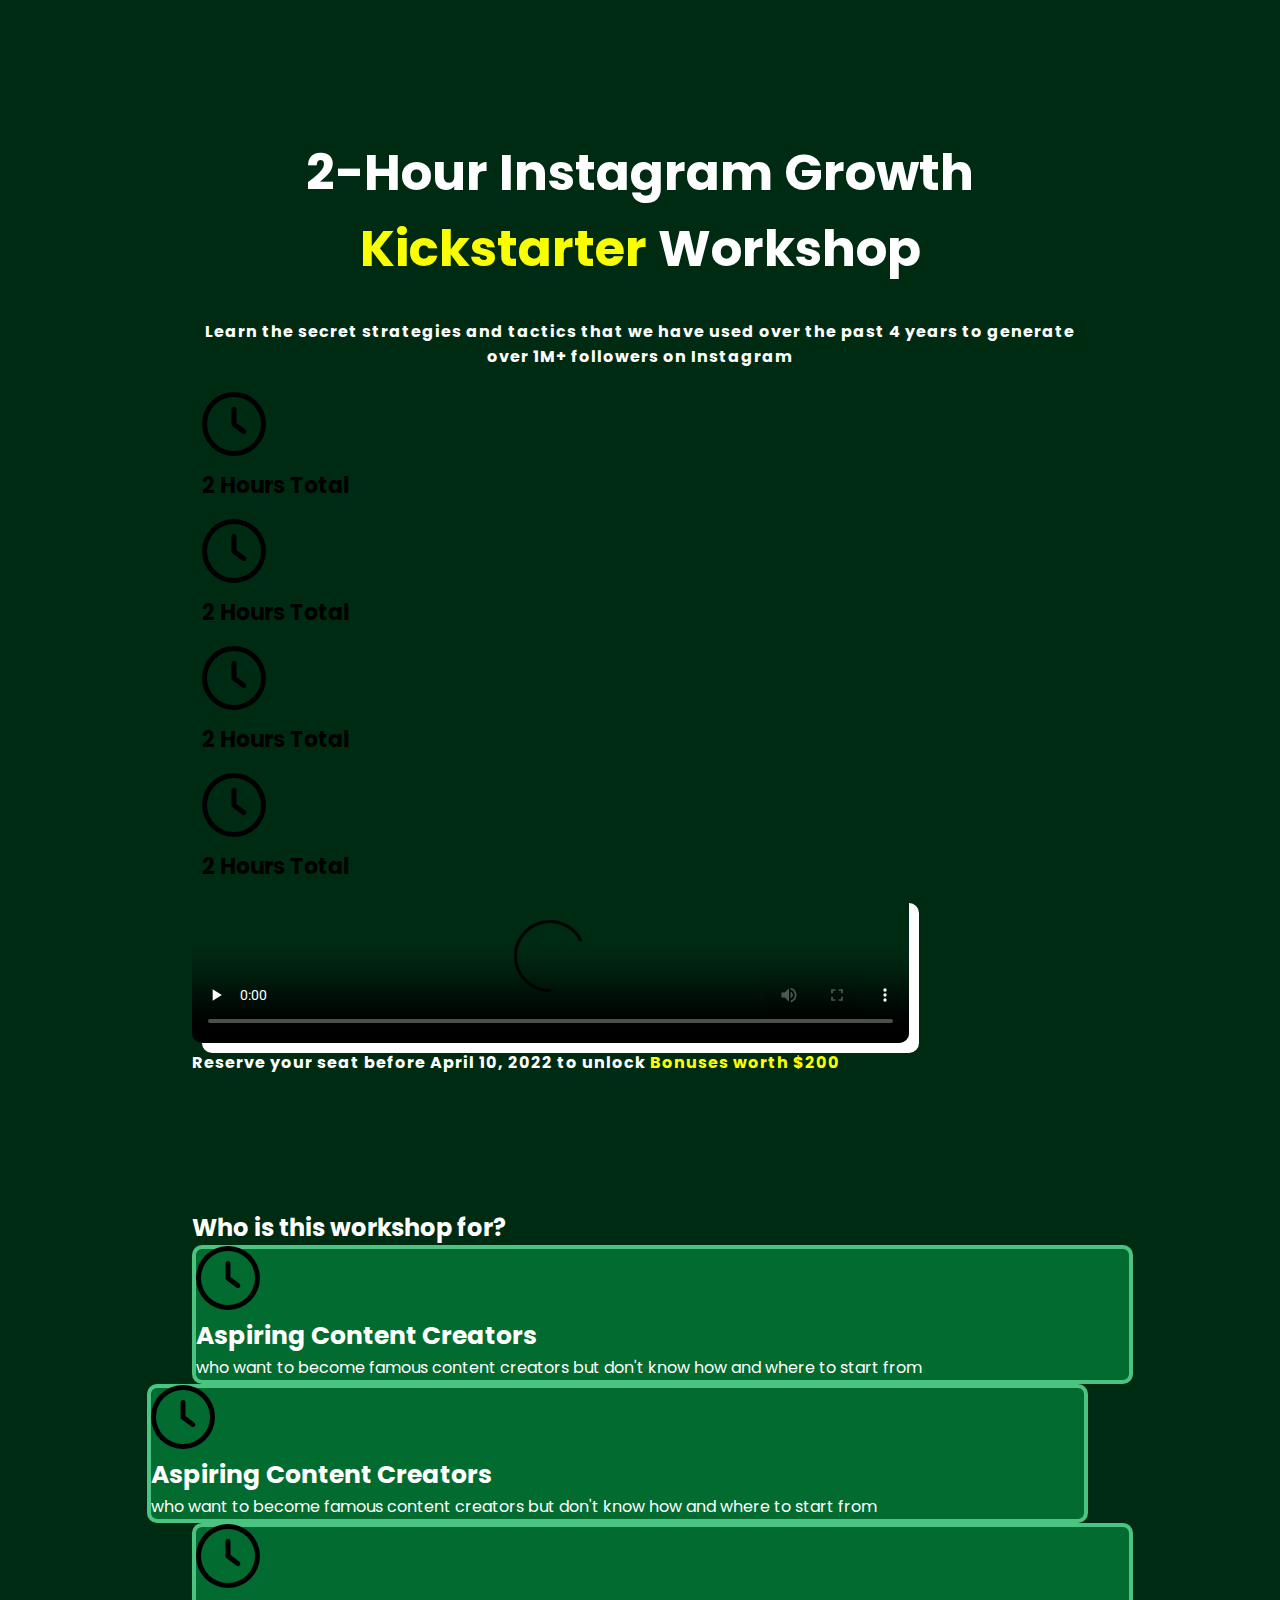
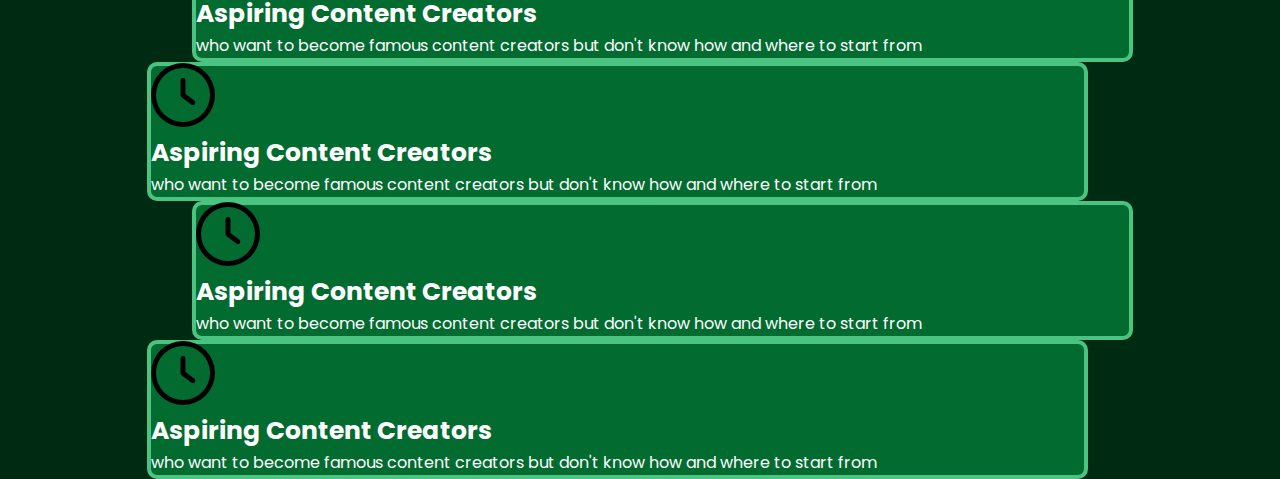
==== index.html @ c5492fc3 "changes made on 8th April,2022" ====
<!DOCTYPE html>
<html lang="en">

<head>
    <meta charset="utf-8" />
    <meta name="viewport" content="width=device-width, initial-scale=1" />

    <!-- Bootstrap CSS -->
    <link href="https://cdn.jsdelivr.net/npm/bootstrap@5.0.2/dist/css/bootstrap.min.css" rel="stylesheet"
        integrity="sha384-EVSTQN3/azprG1Anm3QDgpJLIm9Nao0Yz1ztcQTwFspd3yD65VohhpuuCOmLASjC" crossorigin="anonymous" />

    <!-- CSS link -->
    <link rel="stylesheet" href="css/style.css" />

    <!-- Font Awesome -->
    <link rel="stylesheet" href="https://cdnjs.cloudflare.com/ajax/libs/font-awesome/6.1.1/css/all.min.css"
        integrity="sha512-KfkfwYDsLkIlwQp6LFnl8zNdLGxu9YAA1QvwINks4PhcElQSvqcyVLLD9aMhXd13uQjoXtEKNosOWaZqXgel0g=="
        crossorigin="anonymous" referrerpolicy="no-referrer" />

    <title>Business coach</title>
</head>

<body>
    <div class="container-fluid">
        <div class="container-custom">
            <div class="sectionOne-wrapper">
                <div class="heading">
                    <h1 class="text-white">
                        2-Hour Instagram Growth
                        <span class="text-yellow">Kickstarter</span> Workshop
                    </h1>
                </div>
                <div class="sub-heading px-5 my-5">
                    <h4 class="text-white fw-bold">
                        Learn the secret strategies and tactics that we have used over the
                        past 4 years to generate over 1M+ followers on Instagram
                    </h4>
                </div>

                <div class="content my-5 row">
                    <div class="col-6 self-center mt-4">
                        <div class="content-boxes px-3">
                            <div class="row mb-4">
                                <div class="col-6 g-2">
                                    <div class="bg-white pad-10px b-radius row g-1">
                                        <div class="col-4">
                                            <img src="./media/images/clock.png" class="w-75 m-ve3" alt="Time">
                                        </div>
                                        <div class="col-8">
                                            <p class="info-text m-for-info-box">2 Hours Total</p>
                                        </div>
                                    </div>
                                </div>
                                <div class="col-6 g-2">
                                    <div class="bg-white pad-10px b-radius row g-1">
                                        <div class="col-4">
                                            <img src="./media/images/clock.png" class="w-75 m-ve3" alt="Time">
                                        </div>
                                        <div class="col-8">
                                            <p class="info-text m-for-info-box">2 Hours Total</p>
                                        </div>
                                    </div>
                                </div>
                            </div>
                            <div class="row mb-4">
                                <div class="col-6 g-2">
                                    <div class="bg-white pad-10px b-radius row g-1">
                                        <div class="col-4">
                                            <img src="./media/images/clock.png" class="w-75 m-ve3" alt="Time">
                                        </div>
                                        <div class="col-8">
                                            <p class="info-text m-for-info-box">2 Hours Total</p>
                                        </div>
                                    </div>
                                </div>
                                <div class="col-6 g-2">
                                    <div class="bg-white pad-10px b-radius row g-1">
                                        <div class="col-4">
                                            <img src="./media/images/clock.png" class="w-75 m-ve3" alt="Time">
                                        </div>
                                        <div class="col-8">
                                            <p class="info-text m-for-info-box">2 Hours Total</p>
                                        </div>
                                    </div>
                                </div>
                            </div>
                            <!-- <div class="row mb-4">
                                <div class="col-12 g-2">
                                    <div class="bg-white b-radius">A</div>
                                </div>
                            </div> -->
                        </div>
                    </div>
                    <div class="col-6">
                        <div class="center-box-for-video text-center">
                            <video id='video' controls="controls" preload='none' width="600"
                                poster="https://assets.codepen.io/32795/poster.png">
                                <source id='mp4' src="./media/video/vedioTest.mp4" type='video/mp4' />
                        </div>
                    </div>
                </div>
                <div class="row">
                    <div class="text-below-video">
                        <h4 class="text-center mt-3 fw-bold text-white px-2">Reserve your seat before April 10, 2022 to
                            unlock <span class="text-yellow">Bonuses worth $200</span></h4>
                    </div>
                </div>
            </div>


            <!-- WHO IS THIS WORKSHOP FOR? -->
            <div class="workshop-wrapper px-3">
                <div class="workshop-heading mb-5">
                    <h2 class="text-white text-center">
                        Who is this workshop for?
                    </h2>
                </div>
                    <div class="row my-2 gx-3">
                        <div class="col-5 col-md-5 col-sm-12">
                            <div id="tg-1" class="">
                                <div class="row target-audience p-3">
                                        <div class="col-3">
                                            <img src="./media/images/clock.png" class="w-75 m-ve3" alt="Time">
                                        </div>
                                    <div class="col-9">
                                        <p class="text-white mtemp-0">
                                            <span class="fw-bold">Aspiring Content Creators</span> <br> who want to become famous content creators but don't know how and where to start from
                                        </p>
                                    </div>
                                </div>
                            </div>
                        </div>
                        <div class="col-2"></div>
                        <div class="col-5 col-md-5 col-sm-12">
                            <div id="tg-2" class="">
                                <div class="row target-audience p-3">
                                        <div class="col-3">
                                            <img src="./media/images/clock.png" class="w-75 m-ve3" alt="Time">
                                        </div>
                                    <div class="col-9">
                                        <p class="text-white mtemp-0">
                                            <span class="fw-bold">Aspiring Content Creators</span> <br> who want to become famous content creators but don't know how and where to start from
                                        </p>
                                    </div>
                                </div>
                            </div>
                        </div>
                    </div>

                    <div class="row my-2 gx-3">
                        <div class="col-5 col-md-5 col-sm-12">
                            <div id="tg-3" class="">
                                <div class="row target-audience p-3">
                                        <div class="col-3">
                                            <img src="./media/images/clock.png" class="w-75 m-ve3" alt="Time">
                                        </div>
                                    <div class="col-9">
                                        <p class="text-white mtemp-0">
                                            <span class="fw-bold">Aspiring Content Creators</span> <br> who want to become famous content creators but don't know how and where to start from
                                        </p>
                                    </div>
                                </div>
                            </div>
                        </div>
                        <div class="col-2"></div>
                        <div class="col-5 col-md-5 col-sm-12">
                            <div id="tg-4" class="">
                                <div class="row target-audience p-3">
                                        <div class="col-3">
                                            <img src="./media/images/clock.png" class="w-75 m-ve3" alt="Time">
                                        </div>
                                    <div class="col-9">
                                        <p class="text-white mtemp-0">
                                            <span class="fw-bold">Aspiring Content Creators</span> <br> who want to become famous content creators but don't know how and where to start from
                                        </p>
                                    </div>
                                </div>
                            </div>
                        </div>
                    </div>

                    <div class="row my-2 gx-3">
                        <div class="col-5 col-md-5 col-sm-12">
                            <div id="tg-5" class="">
                                <div class="row target-audience p-3">
                                        <div class="col-3">
                                            <img src="./media/images/clock.png" class="w-75 m-ve3" alt="Time">
                                        </div>
                                    <div class="col-9">
                                        <p class="text-white mtemp-0">
                                            <span class="fw-bold">Aspiring Content Creators</span> <br> who want to become famous content creators but don't know how and where to start from
                                        </p>
                                    </div>
                                </div>
                            </div>
                        </div>
                        <div class="col-2"></div>
                        <div class="col-5 col-md-5 col-sm-12">
                            <div id="tg-6" class="">
                                <div class="row target-audience p-3">
                                        <div class="col-3">
                                            <img src="./media/images/clock.png" class="w-75 m-ve3" alt="Time">
                                        </div>
                                    <div class="col-9">
                                        <p class="text-white mtemp-0">
                                            <span class="fw-bold">Aspiring Content Creators</span> <br> who want to become famous content creators but don't know how and where to start from
                                        </p>
                                    </div>
                                </div>
                            </div>
                        </div>
                    </div>
            </div>
        </div>
    </div>

    <!-- Option 1: Bootstrap Bundle with Popper -->
    <script src="https://cdn.jsdelivr.net/npm/bootstrap@5.0.2/dist/js/bootstrap.bundle.min.js"
        integrity="sha384-MrcW6ZMFYlzcLA8Nl+NtUVF0sA7MsXsP1UyJoMp4YLEuNSfAP+JcXn/tWtIaxVXM"
        crossorigin="anonymous"></script>

    <script src="index.js"></script>
</body>

</html>
---- css/style.css ----
@import url("https://fonts.googleapis.com/css2?family=Poppins:ital,wght@0,100;0,200;0,300;0,400;0,500;0,600;0,700;0,800;0,900;1,100;1,200;1,300;1,400;1,500;1,600;1,700;1,800;1,900&family=Roboto:ital,wght@0,100;0,300;0,400;0,500;0,700;0,900;1,100;1,300;1,400;1,500;1,700;1,900&display=swap");

* {
  margin: 0;
  padding: 0;
}

body {
    font-family: 'Poppins', sans-serif;
  background-color: #002b13;
}

h4 {
    letter-spacing: 1px;
}

.text-white {
  color: #fff;
}

.text-yellow {
  color: #faff00;
}

.container-custom {
  margin: auto;
  width: 70%;
  height: 100%;
  /* background-color: pink; */
}

.heading {
  margin-top: 15vh;
  font-weight: bold;
  text-align: center;
  margin-bottom: 1em;
}

.heading h1 {
  /* width: 55%; */
  font-size: 50px;
}

.sub-heading {
  margin-top: 2em;
  font-weight: bold;
  text-align: center;
  margin-bottom: 1em;
}

.center-box-for-video {
  box-shadow: bottom 0px 0px 10px #fff;
}

.center-box-for-video video {
  width: 80%;
  height: auto;
  border-radius: 10px;
  box-shadow: 10px 10px #fff;
}

.b-radius {
  border-radius: 50px;
}

.info-text {
    font-size: 22px;
    font-weight: bold;
}

/* mtemp-0 is for target audience cards */
.mtemp-0 {
    margin-bottom: 0;
}

.mtemp-0 span {
    font-size: 25px;
    font-weight: bold;
}

.mtemp-0 p {
    font-size: 17px;
}

.m-ve3 {
    margin-top: -3px;
}

.pad-10px {
    padding: 10px;
}

.m-for-info-box {
    margin-bottom: 0px;
    margin-top: 6px;
}

.workshop-wrapper {
    margin-top: 15vh;
}

.target-audience {
    background-color: #026b30;
    border: 4px solid #4cc481;
    border-radius: 10px;
}

#tg-1, #tg-3, #tg-5 {
    margin-right: -45px;
}

#tg-2, #tg-4, #tg-6 {
    margin-left: -45px;
}
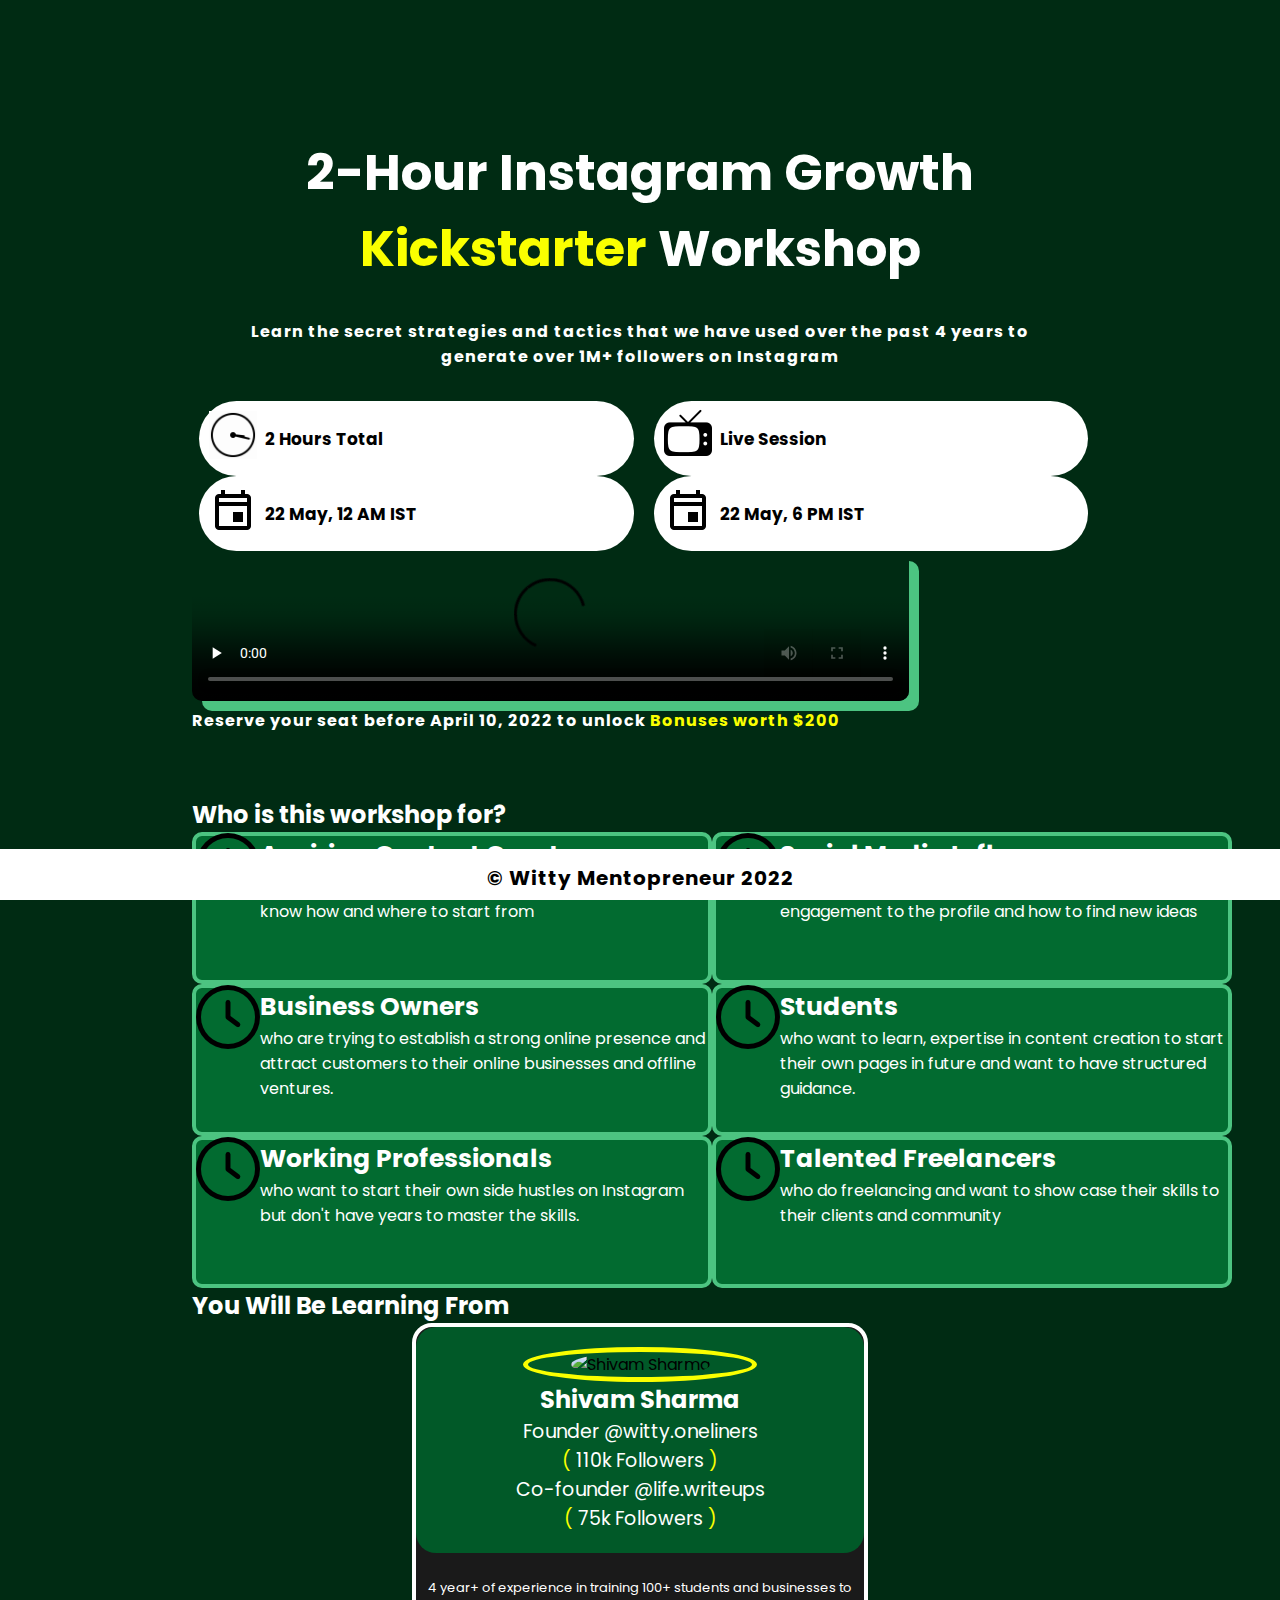
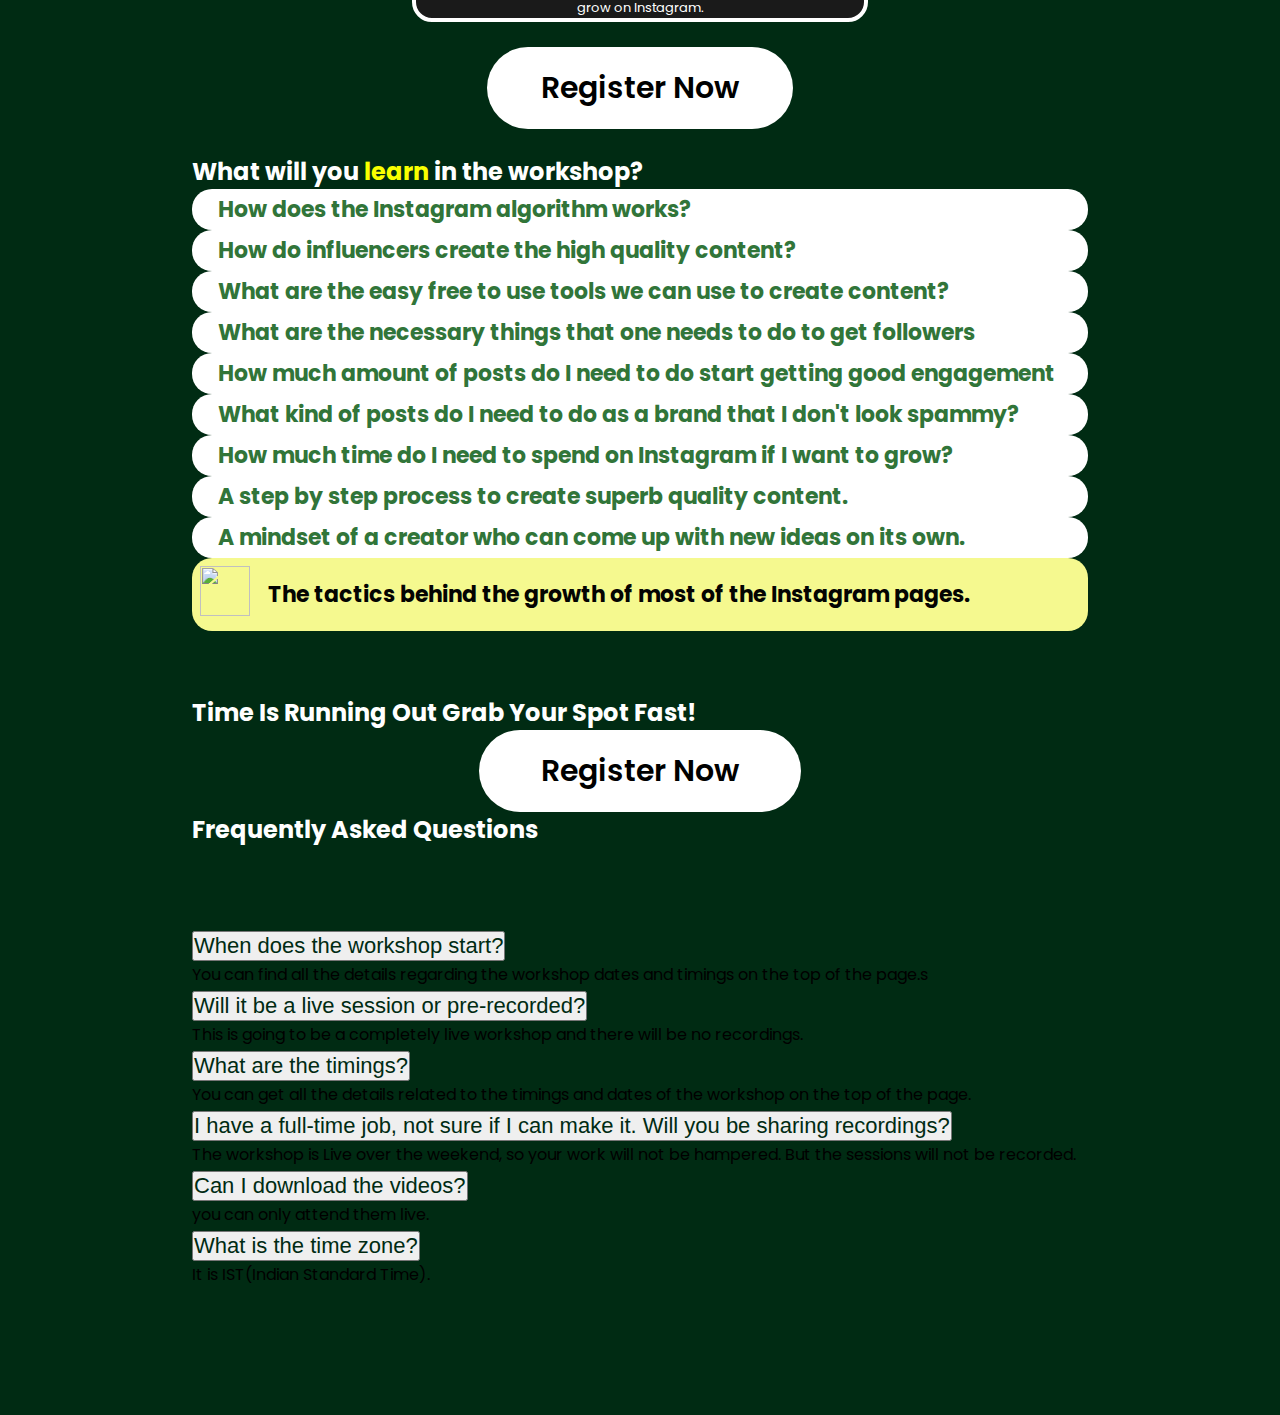
==== commit b430bbce: "changes made on 24-04-22 and 25-04-22" ====
--- a/index.html
+++ b/index.html
@@ -30,68 +30,55 @@
                         <span class="text-yellow">Kickstarter</span> Workshop
                     </h1>
                 </div>
-                <div class="sub-heading px-5 my-5">
+                <div class="sub-heading">
                     <h4 class="text-white fw-bold">
                         Learn the secret strategies and tactics that we have used over the
                         past 4 years to generate over 1M+ followers on Instagram
                     </h4>
                 </div>
 
-                <div class="content my-5 row">
-                    <div class="col-6 self-center mt-4">
-                        <div class="content-boxes px-3">
-                            <div class="row mb-4">
-                                <div class="col-6 g-2">
-                                    <div class="bg-white pad-10px b-radius row g-1">
-                                        <div class="col-4">
-                                            <img src="./media/images/clock.png" class="w-75 m-ve3" alt="Time">
-                                        </div>
-                                        <div class="col-8">
-                                            <p class="info-text m-for-info-box">2 Hours Total</p>
-                                        </div>
-                                    </div>
-                                </div>
-                                <div class="col-6 g-2">
-                                    <div class="bg-white pad-10px b-radius row g-1">
-                                        <div class="col-4">
-                                            <img src="./media/images/clock.png" class="w-75 m-ve3" alt="Time">
-                                        </div>
-                                        <div class="col-8">
-                                            <p class="info-text m-for-info-box">2 Hours Total</p>
-                                        </div>
-                                    </div>
-                                </div>
-                            </div>
-                            <div class="row mb-4">
-                                <div class="col-6 g-2">
-                                    <div class="bg-white pad-10px b-radius row g-1">
-                                        <div class="col-4">
-                                            <img src="./media/images/clock.png" class="w-75 m-ve3" alt="Time">
-                                        </div>
-                                        <div class="col-8">
-                                            <p class="info-text m-for-info-box">2 Hours Total</p>
-                                        </div>
-                                    </div>
-                                </div>
-                                <div class="col-6 g-2">
-                                    <div class="bg-white pad-10px b-radius row g-1">
-                                        <div class="col-4">
-                                            <img src="./media/images/clock.png" class="w-75 m-ve3" alt="Time">
-                                        </div>
-                                        <div class="col-8">
-                                            <p class="info-text m-for-info-box">2 Hours Total</p>
-                                        </div>
-                                    </div>
-                                </div>
-                            </div>
-                            <!-- <div class="row mb-4">
-                                <div class="col-12 g-2">
-                                    <div class="bg-white b-radius">A</div>
-                                </div>
-                            </div> -->
-                        </div>
-                    </div>
-                    <div class="col-6">
+                <div class="content row">
+                    <div class="col-12 col-lg-6 order-lg-1 order-2" style="align-self: center;">
+                        <div class="content-boxes">
+                            <div class="schedule mb-4">
+                                <div class="ts-card-1">
+                                    <div class="info-icon">
+                                        <img src="./media/images/clock.gif" alt="Session Time">
+                                    </div>
+                                    <div class="info-text">
+                                        <p>2 Hours Total</p>
+                                    </div>
+                                </div>
+                                <div class="ts-card-2">
+                                    <div class="info-icon">
+                                        <img src="./media/images/live-session.png" id="liveSession" alt="Live Session">
+                                    </div>
+                                    <div class="info-text">
+                                        <p>Live Session</p>
+                                    </div>
+                                </div>
+                            </div>
+                            <div class="schedule mb-4">
+                                <div class="ts-card-3">
+                                    <div class="info-icon">
+                                        <img src="./media/images/planner.png" alt="Date &Time">
+                                    </div>
+                                    <div class="info-text">
+                                        <p>22 May, 12 AM IST</p>
+                                    </div>
+                                </div>
+                                <div class="ts-card-4">
+                                    <div class="info-icon">
+                                        <img src="./media/images/planner.png" alt="Date &Time">
+                                    </div>
+                                    <div class="info-text">
+                                        <p>22 May, 6 PM IST</p>
+                                    </div>
+                                </div>
+                            </div>
+                        </div>
+                    </div>
+                    <div class="col-12 col-lg-6 order-lg-2 order-1">
                         <div class="center-box-for-video text-center">
                             <video id='video' controls="controls" preload='none' width="600"
                                 poster="https://assets.codepen.io/32795/poster.png">
@@ -101,7 +88,7 @@
                 </div>
                 <div class="row">
                     <div class="text-below-video">
-                        <h4 class="text-center mt-3 fw-bold text-white px-2">Reserve your seat before April 10, 2022 to
+                        <h4 class="text-center mt-5 fw-bold text-white">Reserve your seat before April 10, 2022 to
                             unlock <span class="text-yellow">Bonuses worth $200</span></h4>
                     </div>
                 </div>
@@ -109,110 +96,401 @@
 
 
             <!-- WHO IS THIS WORKSHOP FOR? -->
-            <div class="workshop-wrapper px-3">
+
+            <div class="workshop-wrapper">
                 <div class="workshop-heading mb-5">
-                    <h2 class="text-white text-center">
+                    <h2 class="text-white text-center fw-bold">
                         Who is this workshop for?
                     </h2>
                 </div>
-                    <div class="row my-2 gx-3">
-                        <div class="col-5 col-md-5 col-sm-12">
-                            <div id="tg-1" class="">
-                                <div class="row target-audience p-3">
-                                        <div class="col-3">
-                                            <img src="./media/images/clock.png" class="w-75 m-ve3" alt="Time">
-                                        </div>
-                                    <div class="col-9">
-                                        <p class="text-white mtemp-0">
-                                            <span class="fw-bold">Aspiring Content Creators</span> <br> who want to become famous content creators but don't know how and where to start from
-                                        </p>
-                                    </div>
-                                </div>
-                            </div>
-                        </div>
-                        <div class="col-2"></div>
-                        <div class="col-5 col-md-5 col-sm-12">
-                            <div id="tg-2" class="">
-                                <div class="row target-audience p-3">
-                                        <div class="col-3">
-                                            <img src="./media/images/clock.png" class="w-75 m-ve3" alt="Time">
-                                        </div>
-                                    <div class="col-9">
-                                        <p class="text-white mtemp-0">
-                                            <span class="fw-bold">Aspiring Content Creators</span> <br> who want to become famous content creators but don't know how and where to start from
-                                        </p>
-                                    </div>
-                                </div>
-                            </div>
-                        </div>
-                    </div>
-
-                    <div class="row my-2 gx-3">
-                        <div class="col-5 col-md-5 col-sm-12">
-                            <div id="tg-3" class="">
-                                <div class="row target-audience p-3">
-                                        <div class="col-3">
-                                            <img src="./media/images/clock.png" class="w-75 m-ve3" alt="Time">
-                                        </div>
-                                    <div class="col-9">
-                                        <p class="text-white mtemp-0">
-                                            <span class="fw-bold">Aspiring Content Creators</span> <br> who want to become famous content creators but don't know how and where to start from
-                                        </p>
-                                    </div>
-                                </div>
-                            </div>
-                        </div>
-                        <div class="col-2"></div>
-                        <div class="col-5 col-md-5 col-sm-12">
-                            <div id="tg-4" class="">
-                                <div class="row target-audience p-3">
-                                        <div class="col-3">
-                                            <img src="./media/images/clock.png" class="w-75 m-ve3" alt="Time">
-                                        </div>
-                                    <div class="col-9">
-                                        <p class="text-white mtemp-0">
-                                            <span class="fw-bold">Aspiring Content Creators</span> <br> who want to become famous content creators but don't know how and where to start from
-                                        </p>
-                                    </div>
-                                </div>
-                            </div>
-                        </div>
-                    </div>
-
-                    <div class="row my-2 gx-3">
-                        <div class="col-5 col-md-5 col-sm-12">
-                            <div id="tg-5" class="">
-                                <div class="row target-audience p-3">
-                                        <div class="col-3">
-                                            <img src="./media/images/clock.png" class="w-75 m-ve3" alt="Time">
-                                        </div>
-                                    <div class="col-9">
-                                        <p class="text-white mtemp-0">
-                                            <span class="fw-bold">Aspiring Content Creators</span> <br> who want to become famous content creators but don't know how and where to start from
-                                        </p>
-                                    </div>
-                                </div>
-                            </div>
-                        </div>
-                        <div class="col-2"></div>
-                        <div class="col-5 col-md-5 col-sm-12">
-                            <div id="tg-6" class="">
-                                <div class="row target-audience p-3">
-                                        <div class="col-3">
-                                            <img src="./media/images/clock.png" class="w-75 m-ve3" alt="Time">
-                                        </div>
-                                    <div class="col-9">
-                                        <p class="text-white mtemp-0">
-                                            <span class="fw-bold">Aspiring Content Creators</span> <br> who want to become famous content creators but don't know how and where to start from
-                                        </p>
-                                    </div>
-                                </div>
-                            </div>
-                        </div>
-                    </div>
+                <div class="Who-for-workshop mb-4">
+                    <!-- card-1 -->
+                    <div class="card-1">
+                        <div id="tg-1" class="">
+                            <div class="target-audience p-3">
+                                <div class="card-icon">
+                                    <img src="./media/images/clock.png" class="w-75 m-ve3" alt="Time">
+                                </div>
+                                <div class="card-text">
+                                    <p class="text-white mtemp-0">
+                                        <span class="fw-bold">Aspiring Content Creators</span> <br> who want to become
+                                        famous content creators but don't know how and where to start from
+                                    </p>
+                                </div>
+                            </div>
+                        </div>
+                    </div>
+                    <!-- card-2 -->
+                    <div class="card-2">
+                        <div id="tg-2" class="">
+                            <div class="target-audience p-3">
+                                <div class="card-icon">
+                                    <img src="./media/images/clock.png" class="w-75 m-ve3" alt="Time">
+                                </div>
+                                <div class="card-text">
+                                    <p class="text-white mtemp-0">
+                                        <span class="fw-bold">Social Media Influencers</span> <br>who are struggling to
+                                        know what exactly brings more engagement to the profile and how to find new
+                                        ideas
+                                    </p>
+                                </div>
+                            </div>
+                        </div>
+                    </div>
+                </div>
+
+                <div class="Who-for-workshop mb-4">
+                    <!-- card-3 -->
+                    <div class="card-3">
+                        <div id="tg-3" class="">
+                            <div class="target-audience p-3">
+                                <div class="card-icon">
+                                    <img src="./media/images/clock.png" class="w-75 m-ve3" alt="Time">
+                                </div>
+                                <div class="card-text">
+                                    <p class="text-white mtemp-0">
+                                        <span class="fw-bold">Business Owners</span> <br>who are trying to establish a
+                                        strong online presence and attract customers to their online businesses and
+                                        offline ventures.
+                                    </p>
+                                </div>
+                            </div>
+                        </div>
+                    </div>
+                    <!-- card-4 -->
+                    <div class="card-4">
+                        <div id="tg-4" class="">
+                            <div class="target-audience p-3">
+                                <div class="card-icon">
+                                    <img src="./media/images/clock.png" class="w-75 m-ve3" alt="Time">
+                                </div>
+                                <div class="card-text">
+                                    <p class="text-white mtemp-0">
+                                        <span class="fw-bold">Students</span> <br>who want to learn, expertise in
+                                        content creation to start their own pages in future and want to have structured
+                                        guidance.
+                                    </p>
+                                </div>
+                            </div>
+                        </div>
+                    </div>
+                </div>
+
+                <div class="Who-for-workshop mb-4">
+                    <!-- card-5 -->
+                    <div class="card-5">
+                        <div id="tg-5" class="">
+                            <div class="target-audience p-3">
+                                <div class="card-icon">
+                                    <img src="./media/images/clock.png" class="w-75 m-ve3" alt="Time">
+                                </div>
+                                <div class="card-text">
+                                    <p class="text-white mtemp-0">
+                                        <span class="fw-bold">Working Professionals</span> <br>who want to start their
+                                        own side hustles on Instagram but don't have years to master the skills.
+                                    </p>
+                                </div>
+                            </div>
+                        </div>
+                    </div>
+                    <!-- card-6 -->
+                    <div class="card-6">
+                        <div id="tg-6" class="">
+                            <div class="target-audience p-3">
+                                <div class="card-icon">
+                                    <img src="./media/images/clock.png" class="w-75 m-ve3" alt="Time">
+                                </div>
+                                <div class="card-text">
+                                    <p class="text-white mtemp-0">
+                                        <span class="fw-bold">Talented Freelancers</span> <br>who do freelancing and
+                                        want to show case their skills to their clients and community
+                                    </p>
+                                </div>
+                            </div>
+                        </div>
+                    </div>
+                </div>
+            </div>
+
+            <!-- You Will Be Learning From -->
+            <div class="learningFrom-wrapper">
+                <div class="workshop-heading my-5">
+                    <h2 class="text-white text-center fw-bold">
+                        You Will Be Learning From
+                    </h2>
+                </div>
+                <div class="instructor-about">
+                    <div class="about-card">
+                        <div class="card p-3 card-width">
+                            <div class="card-top">
+                                <div class="instructor-image-wrapper">
+                                    <div class="instructor-image p-2">
+                                        <img src="./media/images/shivam.jpg" class="card-img-top" alt="Shivam Sharma">
+                                    </div>
+                                </div>
+                                <div class="card-body text-white pt-3">
+                                    <h2 class="card-title fw-bold">Shivam Sharma</h2>
+                                    <p class="card-text fw-bold m-0" style="font-size: 19px;">Founder @witty.oneliners
+                                        <br> <span class="text-yellow">(</span> 110k Followers <span
+                                            class="text-yellow">)</span>
+                                    </p>
+                                    <p class="card-text fw-bold" style="font-size: 19px;">Co-founder @life.writeups<br>
+                                        <span class="text-yellow">(</span> 75k Followers <span
+                                            class="text-yellow">)</span>
+                                    </p>
+                                </div>
+                            </div>
+                            <div class="special-text pt-2 row">
+                                <div class="col-2" style="align-self: center;">
+                                    <img src="./media/images/checkbox.png" class="w-100" alt="">
+                                </div>
+                                <div class="col-10">
+                                    <p class="fw-bold text-start mt-3 text-white" style="font-size: 13px;">4 year+ of
+                                        experience in training 100+ students and businesses to grow on Instagram.</p>
+                                </div>
+                            </div>
+                        </div>
+                    </div>
+                </div>
+                <div class="register-link-wrapper mt-2">
+                    <div class="register-link">
+                        <a href="#">Register Now</a>
+                    </div>
+                </div>
+            </div>
+
+            <!-- What will you learn in the workshop? -->
+            <div class="learning-from-workshop-wrapper">
+                <div class="learning-from-workshop-heading my-5">
+                    <h2 class="text-white text-center fw-bold">
+                        What will you <span class="text-yellow">learn</span> in the workshop?
+                    </h2>
+                </div>
+                <div class="special-text-learning my-3">
+                    <div class="stl-icon">
+                        <img src="./media/images/checkbox-border-green.png" alt="">
+                    </div>
+                    <div class="stl-text">
+                        <p class="text-start text-green">How does the Instagram algorithm works?</p>
+                    </div>
+                </div>
+                <div class="special-text-learning my-3">
+                    <div class="stl-icon">
+                        <img src="./media/images/checkbox-border-green.png" alt="">
+                    </div>
+                    <div class="stl-text">
+                        <p class="text-start text-green">How do influencers create the high quality
+                            content?</p>
+                    </div>
+                </div>
+                <div class="special-text-learning my-3">
+                    <div class="stl-icon">
+                        <img src="./media/images/checkbox-border-green.png" alt="">
+                    </div>
+                    <div class="stl-text">
+                        <p class="text-start text-green">What are the easy free to use tools we can use
+                            to create content?</p>
+                    </div>
+                </div>
+                <div class="special-text-learning my-3">
+                    <div class="stl-icon">
+                        <img src="./media/images/checkbox-border-green.png" alt="">
+                    </div>
+                    <div class="stl-text">
+                        <p class="text-start text-green">What are the necessary things that one needs
+                            to do to get followers</p>
+                    </div>
+                </div>
+                <div class="special-text-learning my-3">
+                    <div class="stl-icon">
+                        <img src="./media/images/checkbox-border-green.png" alt="">
+                    </div>
+                    <div class="stl-text">
+                        <p class="text-start text-green">How much amount of posts do I need to do start
+                            getting good engagement</p>
+                    </div>
+                </div>
+                <div class="special-text-learning my-3">
+                    <div class="stl-icon">
+                        <img src="./media/images/checkbox-border-green.png" alt="">
+                    </div>
+                    <div class="stl-text">
+                        <p class="text-start text-green">What kind of posts do I need to do as a brand
+                            that I don't look spammy?</p>
+                    </div>
+                </div>
+                <div class="special-text-learning my-3">
+                    <div class="stl-icon">
+                        <img src="./media/images/checkbox-border-green.png" alt="">
+                    </div>
+                    <div class="stl-text">
+                        <p class="text-start text-green">How much time do I need to spend on Instagram
+                            if I want to grow?</p>
+                    </div>
+                </div>
+                <div class="special-text-learning my-3">
+                    <div class="stl-icon">
+                        <img src="./media/images/checkbox-border-green.png" alt="">
+                    </div>
+                    <div class="stl-text">
+                        <p class="text-start text-green">A step by step process to create superb
+                            quality content.</p>
+                    </div>
+                </div>
+                <div class="special-text-learning my-3">
+                    <div class="stl-icon">
+                        <img src="./media/images/checkbox-border-green.png" alt="">
+                    </div>
+                    <div class="stl-text">
+                        <p class="text-start text-green">A mindset of a creator who can come up with
+                            new ideas on its own.</p>
+                    </div>
+                </div>
+                <div class="special-text-learning my-3" style="background-color: #f5f98f;">
+                    <div class="stl-icon">
+                        <img src="./media/images/star.png" id="star-icon" alt="">
+                    </div>
+                    <div class="stl-text">
+                        <p class="text-start" style="color: #040402;">The tactics behind the growth of
+                            most of the Instagram pages.</p>
+                    </div>
+                </div>
+            </div>
+
+            <!-- Time Is Running Out Grab Your Spot Fast! -->
+            <div class="grab-your-spot">
+                <div class="grab-your-spot-heading my-5">
+                    <h2 class="text-white text-center fw-bold">
+                        Time Is Running Out Grab Your Spot Fast!
+                    </h2>
+                </div>
+                <div class="register-link-wrapper" style="padding: 0px;">
+                    <div class="register-link">
+                        <a href="#">Register Now</a>
+                    </div>
+                </div>
+            </div>
+
+            <!-- Frequently Asked Questions -->
+            <div class="faqs">
+                <div class="faqs my-5">
+                    <h2 class="text-white text-center fw-bold">
+                        Frequently Asked Questions
+                    </h2>
+                </div>
+                <div class="accordion" id="accordionPanelsStayOpenExample">
+                    <!-- When does the workshop start? -->
+                    <div class="accordion-item mb-4">
+                        <h2 class="accordion-header" id="panelsStayOpen-headingOne">
+                            <button class="accordion-button collapsed f-22" type="button" data-bs-toggle="collapse"
+                                data-bs-target="#panelsStayOpen-collapseOne" aria-expanded="false"
+                                aria-controls="panelsStayOpen-collapseOne">
+                                When does the workshop start?
+                            </button>
+                        </h2>
+                        <div id="panelsStayOpen-collapseOne" class="accordion-collapse collapse"
+                            aria-labelledby="panelsStayOpen-headingOne">
+                            <div class="accordion-body">
+                                <p class="mtemp-0">You can find all the details regarding the workshop dates and timings
+                                    on the top of
+                                    the page.s</p>
+                            </div>
+                        </div>
+                    </div>
+                    <!-- Will it be a live session or pre-recorded? -->
+                    <div class="accordion-item mb-4">
+                        <h2 class="accordion-header" id="panelsStayOpen-headingTwo">
+                            <button class="accordion-button collapsed f-22" type="button" data-bs-toggle="collapse"
+                                data-bs-target="#panelsStayOpen-collapseTwo" aria-expanded="false"
+                                aria-controls="panelsStayOpen-collapseTwo">
+                                Will it be a live session or pre-recorded?
+                            </button>
+                        </h2>
+                        <div id="panelsStayOpen-collapseTwo" class="accordion-collapse collapse"
+                            aria-labelledby="panelsStayOpen-headingTwo">
+                            <div class="accordion-body">
+                                <p class="mtemp-0">This is going to be a completely live workshop and there will be no
+                                    recordings.</p>
+                            </div>
+                        </div>
+                    </div>
+                    <!-- What are the timings? -->
+                    <div class="accordion-item mb-4">
+                        <h2 class="accordion-header" id="panelsStayOpen-headingThree">
+                            <button class="accordion-button collapsed f-22" type="button" data-bs-toggle="collapse"
+                                data-bs-target="#panelsStayOpen-collapseThree" aria-expanded="false"
+                                aria-controls="panelsStayOpen-collapseThree">
+                                What are the timings?
+                            </button>
+                        </h2>
+                        <div id="panelsStayOpen-collapseThree" class="accordion-collapse collapse"
+                            aria-labelledby="panelsStayOpen-headingThree">
+                            <div class="accordion-body">
+                                <p class="mtemp-0">You can get all the details related to the timings and dates of the
+                                    workshop on the top
+                                    of the page.</p>
+                            </div>
+                        </div>
+                    </div>
+                    <!-- I have a full-time job, not sure if I can make it. Will you be sharing recordings? -->
+                    <div class="accordion-item mb-4">
+                        <h2 class="accordion-header" id="panelsStayOpen-headingFour">
+                            <button class="accordion-button collapsed f-22" type="button" data-bs-toggle="collapse"
+                                data-bs-target="#panelsStayOpen-collapseFour" aria-expanded="false"
+                                aria-controls="panelsStayOpen-collapseFour">
+                                I have a full-time job, not sure if I can make it. Will you be sharing recordings?
+                            </button>
+                        </h2>
+                        <div id="panelsStayOpen-collapseFour" class="accordion-collapse collapse"
+                            aria-labelledby="panelsStayOpen-headingFour">
+                            <div class="accordion-body">
+                                <p class="mtemp-0">The workshop is Live over the weekend, so your work will not be
+                                    hampered. But the
+                                    sessions will not be recorded.</p>
+                            </div>
+                        </div>
+                    </div>
+                    <!-- Can I download the videos? -->
+                    <div class="accordion-item mb-4">
+                        <h2 class="accordion-header" id="panelsStayOpen-headingFive">
+                            <button class="accordion-button collapsed f-22" type="button" data-bs-toggle="collapse"
+                                data-bs-target="#panelsStayOpen-collapseFive" aria-expanded="false"
+                                aria-controls="panelsStayOpen-collapseFive">
+                                Can I download the videos?
+                            </button>
+                        </h2>
+                        <div id="panelsStayOpen-collapseFive" class="accordion-collapse collapse"
+                            aria-labelledby="panelsStayOpen-headingFive">
+                            <div class="accordion-body">
+                                <p class="mtemp-0">you can only attend them live.</p>
+                            </div>
+                        </div>
+                    </div>
+                    <!-- What is the time zone? -->
+                    <div class="accordion-item mb-4">
+                        <h2 class="accordion-header" id="panelsStayOpen-headingSix">
+                            <button class="accordion-button collapsed f-22" type="button" data-bs-toggle="collapse"
+                                data-bs-target="#panelsStayOpen-collapseSix" aria-expanded="false"
+                                aria-controls="panelsStayOpen-collapseSix">
+                                What is the time zone?
+                            </button>
+                        </h2>
+                        <div id="panelsStayOpen-collapseSix" class="accordion-collapse collapse"
+                            aria-labelledby="panelsStayOpen-headingSix">
+                            <div class="accordion-body">
+                                <p class="mtemp-0">It is IST(Indian Standard Time).</p>
+                            </div>
+                        </div>
+                    </div>
+                </div>
+
             </div>
         </div>
     </div>
+
+    <footer>
+        <h4>© Witty Mentopreneur 2022</h4>
+    </footer>
 
     <!-- Option 1: Bootstrap Bundle with Popper -->
     <script src="https://cdn.jsdelivr.net/npm/bootstrap@5.0.2/dist/js/bootstrap.bundle.min.js"
--- a/css/style.css
+++ b/css/style.css
@@ -6,12 +6,12 @@
 }
 
 body {
-    font-family: 'Poppins', sans-serif;
+  font-family: "Poppins", sans-serif;
   background-color: #002b13;
 }
 
 h4 {
-    letter-spacing: 1px;
+  letter-spacing: 1px;
 }
 
 .text-white {
@@ -20,6 +20,10 @@
 
 .text-yellow {
   color: #faff00;
+}
+
+.text-green {
+  color: #317539;
 }
 
 .container-custom {
@@ -27,13 +31,14 @@
   width: 70%;
   height: 100%;
   /* background-color: pink; */
+  padding-bottom: 3rem;
 }
 
 .heading {
   margin-top: 15vh;
   font-weight: bold;
   text-align: center;
-  margin-bottom: 1em;
+  margin-bottom: 1rem;
 }
 
 .heading h1 {
@@ -42,10 +47,14 @@
 }
 
 .sub-heading {
-  margin-top: 2em;
+  margin: 2rem 0rem;
   font-weight: bold;
   text-align: center;
-  margin-bottom: 1em;
+  padding: 0 3rem;
+}
+
+.content-boxes {
+  margin-top: 0rem;
 }
 
 .center-box-for-video {
@@ -56,59 +65,285 @@
   width: 80%;
   height: auto;
   border-radius: 10px;
-  box-shadow: 10px 10px #fff;
-}
-
-.b-radius {
-  border-radius: 50px;
+  box-shadow: 10px 10px #4cc481;
+}
+
+.schedule {
+  display: flex;
+  padding-left: 7px;
+}
+
+.ts-card-1,
+.ts-card-2,
+.ts-card-3,
+.ts-card-4 {
+  display: flex;
+  background: white;
+  padding: 10px;
+  border-radius: 41px;
+  width: 48%;
+}
+
+.ts-card-1,
+.ts-card-3 {
+  margin-right: 10px;
+}
+
+.ts-card-2,
+.ts-card-4 {
+  margin-left: 10px;
+}
+
+.info-icon {
+  align-self: center;
+}
+
+.info-icon img {
+  width: 48px;
 }
 
 .info-text {
-    font-size: 22px;
-    font-weight: bold;
+  align-self: center;
+}
+
+.info-text p {
+  margin-bottom: 0rem !important;
+  margin-left: 8px;
+  font-size: 17px;
+  font-weight: bold;
+}
+
+#liveSession {
+  margin-top: -7px;
 }
 
 /* mtemp-0 is for target audience cards */
 .mtemp-0 {
-    margin-bottom: 0;
+  margin-bottom: 0;
 }
 
 .mtemp-0 span {
-    font-size: 25px;
+  font-size: 25px;
+  font-weight: bold;
+}
+
+.mtemp-0 p {
+  font-size: 17px;
+}
+
+.m-ve3 {
+  margin-top: -3px;
+}
+
+.pad-10px {
+  padding: 10px;
+}
+
+.m-for-info-box {
+  margin-bottom: 0px;
+  margin-top: 6px;
+}
+
+.workshop-wrapper {
+  margin-top: 4rem;
+}
+
+.about-card {
+  text-align: -webkit-center;
+}
+
+.card {
+  background-color: #1a1a1a;
+  border-radius: 20px;
+  border: 4px solid #fff;
+}
+
+.card-top {
+  background-color: #015928;
+  padding: 20px 0px;
+  border-radius: 20px;
+}
+
+.card-body {
+  padding: 0;
+}
+
+.instructor-image {
+  border: 5px solid #faff00;
+  border-radius: 50%;
+  width: 50%;
+  height: auto;
+}
+
+.instructor-image img {
+  border-radius: 50%;
+}
+
+.register-link-wrapper {
+  text-align: center;
+  padding: 25px;
+  font-size: 30px;
+  font-weight: 600;
+  display: flex;
+  justify-content: center;
+}
+
+.register-link {
+  background-color: white;
+  width: 32%;
+  padding: 18px;
+  border-radius: 50px;
+}
+
+.register-link-wrapper a {
+  text-decoration: none;
+  color: #000;
+}
+
+.special-text-learning {
+  display: flex;
+  background-color: white;
+  border-radius: 20px;
+}
+
+.special-text-learning p {
+  margin-left: 10px;
+  font-size: 22px;
+  font-weight: bold;
+  margin-bottom: 0rem;
+}
+
+.stl-icon {
+  padding: 8px;
+}
+
+.stl-text {
+  align-self: center;
+}
+
+.grab-your-spot {
+  margin-top: 4rem;
+}
+
+.f-22 {
+  font-size: 22px;
+  font-weight: 500;
+  color: #002b13;
+}
+
+footer {
+  position: fixed;
+  z-index: 5;
+  width: 100%;
+  bottom: 0;
+  margin-top: 100px;
+  background-color: #fff;
+  padding: 14px 0px 7px;
+  color: #000;
+  text-align: center;
+  font-size: 20px;
+  font-weight: 500;
+}
+
+.accordion-button:not(.collapsed) {
+  color: inherit;
+  background-color: #c3df9d;
+}
+
+.accordion-button:focus {
+  border-color: unset;
+  box-shadow: unset;
+}
+
+.accordian-item {
+  border-radius: 0.25rem;
+}
+
+.w-63 {
+  width: 90%;
+}
+
+.card-width {
+  width: 28rem;
+}
+
+.faqs {
+  margin-bottom: 80px;
+}
+
+.Who-for-workshop {
+  display: flex;
+  justify-content: space-between;
+}
+
+.target-audience {
+  background-color: #026b30;
+  border: 4px solid #4cc481;
+  border-radius: 10px;
+  display: flex;
+  width: 32rem;
+  height: 9rem;
+}
+
+#star-icon {
+  width: 50px;
+  height: 50px;
+}
+
+/* For Mobiles */
+
+@media (max-width: 480px) {
+  .container-custom {
+    margin: auto;
+    width: 90%;
+  }
+  .heading h1 {
+    font-size: 37px;
+  }
+  .sub-heading {
+    padding: 0rem;
+  }
+  .f-22 {
+    font-size: 20px;
+  }
+  .center-box-for-video video {
+    width: 100%;
+  }
+  .content-boxes {
+    margin-top: 2rem;
+  }
+  .m-for-info-box {
+    font-size: 12px;
+    margin-top: 2px;
+  }
+  .register-link {
+    width: 100%;
+    padding: 10px;
+  }
+  .card-width {
+    width: 22rem;
+  }
+  .Who-for-workshop {
+    flex-direction: column;
+  }
+  .target-audience {
+    width: 100%;
+    height: auto;
+    margin-bottom: 10px;
+  }
+  .special-text-learning p {
+    margin: 0px 2px;
+    font-size: 14px;
     font-weight: bold;
-}
-
-.mtemp-0 p {
-    font-size: 17px;
-}
-
-.m-ve3 {
-    margin-top: -3px;
-}
-
-.pad-10px {
-    padding: 10px;
-}
-
-.m-for-info-box {
-    margin-bottom: 0px;
-    margin-top: 6px;
-}
-
-.workshop-wrapper {
-    margin-top: 15vh;
-}
-
-.target-audience {
-    background-color: #026b30;
-    border: 4px solid #4cc481;
-    border-radius: 10px;
-}
-
-#tg-1, #tg-3, #tg-5 {
-    margin-right: -45px;
-}
-
-#tg-2, #tg-4, #tg-6 {
-    margin-left: -45px;
-}+    margin-bottom: 0rem;
+    line-height: 16px;
+  }
+  .info-icon img {
+    width: 29px;
+    height: 29px;
+  }
+  .info-text p {
+    margin-left: 6px;
+    font-size: 16px;
+  }
+}
